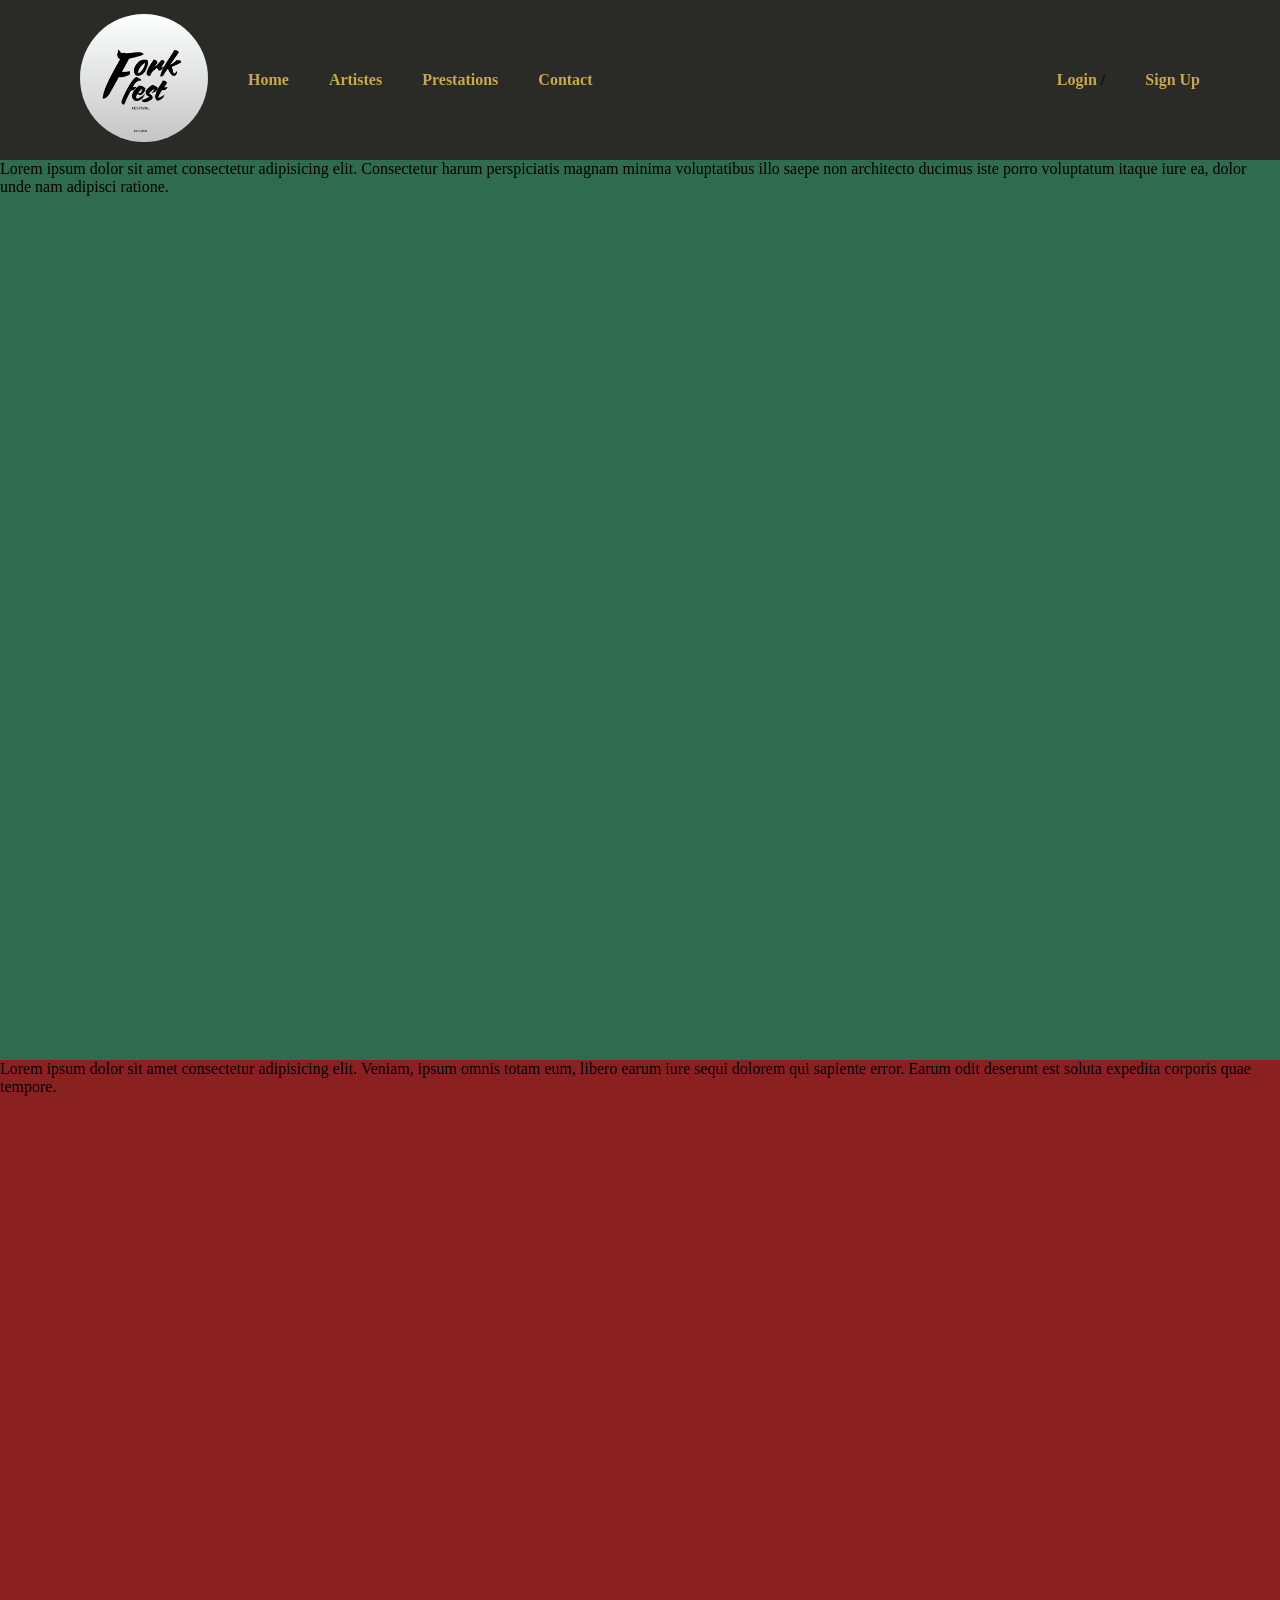
==== index.html @ 3753e867 "first commit" ====
<!DOCTYPE html>
<html lang="en">

<head>
    <meta charset="UTF-8">
    <meta name="viewport" content="width=device-width, initial-scale=1.0">
    <title>Document</title>
    <link rel="stylesheet" href="assets/styles.css">
</head>

<body>
    <header>
        <div class="header_logo">
            <img src="./assets/uploads/logo2.jpg" alt="Logo">
        </div>
        <nav >
            <ul class="navPart1">
                <li><a href="#home">Home</a></li>
                <li><a href="#artistes">Artistes</a></li>
                <li><a href="#prestations">Prestations</a></li>
                <li><a href="#contact">Contact</a></li>
            </ul>

            <ul class="navPart2">
                <li><a href="#login">Login</a> /</li>

                <li><a href="#signup">Sign Up</a></li>
            </ul>
        </nav>
    </header>
    <main>
        <section class="hero1Index">
            <p>Lorem ipsum dolor sit amet consectetur adipisicing elit. Consectetur harum perspiciatis magnam minima voluptatibus illo saepe non architecto ducimus iste porro voluptatum itaque iure ea, dolor unde nam adipisci ratione.</p>

        </section>
        <section class="planning">
            <p>Lorem ipsum dolor sit amet consectetur adipisicing elit. Veniam, ipsum omnis totam eum, libero earum iure sequi dolorem qui sapiente error. Earum odit deserunt est soluta expedita corporis quae tempore.</p>

        </section>
    </main>

</body>

</html>
---- assets/styles.css ----
:root {
    --c-black: #0e0e0e;
    --c-dark: #1a1a18;
    --c-charcoal: #2a2a27;
    --c-gold: #c9a84c;
    --c-gold-lt: #e2c97e;
    --c-gold-dk: #8a6d28;
    --c-ivory: #f5f0e6;
    --c-ivory-dk: #e8dece;
    --c-white: #fdfcf8;
    --c-muted: #8a887e;
    --c-border: rgba(201, 168, 76, 0.25);
    --c-success: #2e6b4f;
    --c-error: #8b2020;
}

* {
    box-sizing: border-box;
    padding: 0;
    margin: 0;
    text-decoration: none;
    list-style: none;
}

/*============================================================================================
                                            Header
==============================================================================================*/

header {
    display: flex;
    align-items: center;   
    padding: 1rem 5rem;
    height: 10rem;
    background-color: var(--c-charcoal);
}
.header_logo img {
    clip-path: circle();
    width: auto;
    height: 8rem;
    
}
nav {
    display: flex;
    width: 100%;
    justify-content: space-between;
        
    
}



nav ul {
    display: flex;
    align-items: center;
}

nav ul li {
    margin-left: 1rem;
}

nav a {
    color: var(--c-gold);
    text-decoration: none;
    margin-left: 1.5rem;
    font-weight: bold;
}


/*============================================================================================
                                            Page Index
==============================================================================================*/
main{

    display: flex;
    flex-direction: column;
    
    
}

.hero1Index {
    width: 100%;
    height: 100vh;
    background-color: #2e6b4f;
}

.planning{
    width: 100%;
    height: 100vh;
    background-color: #8b2020;
}
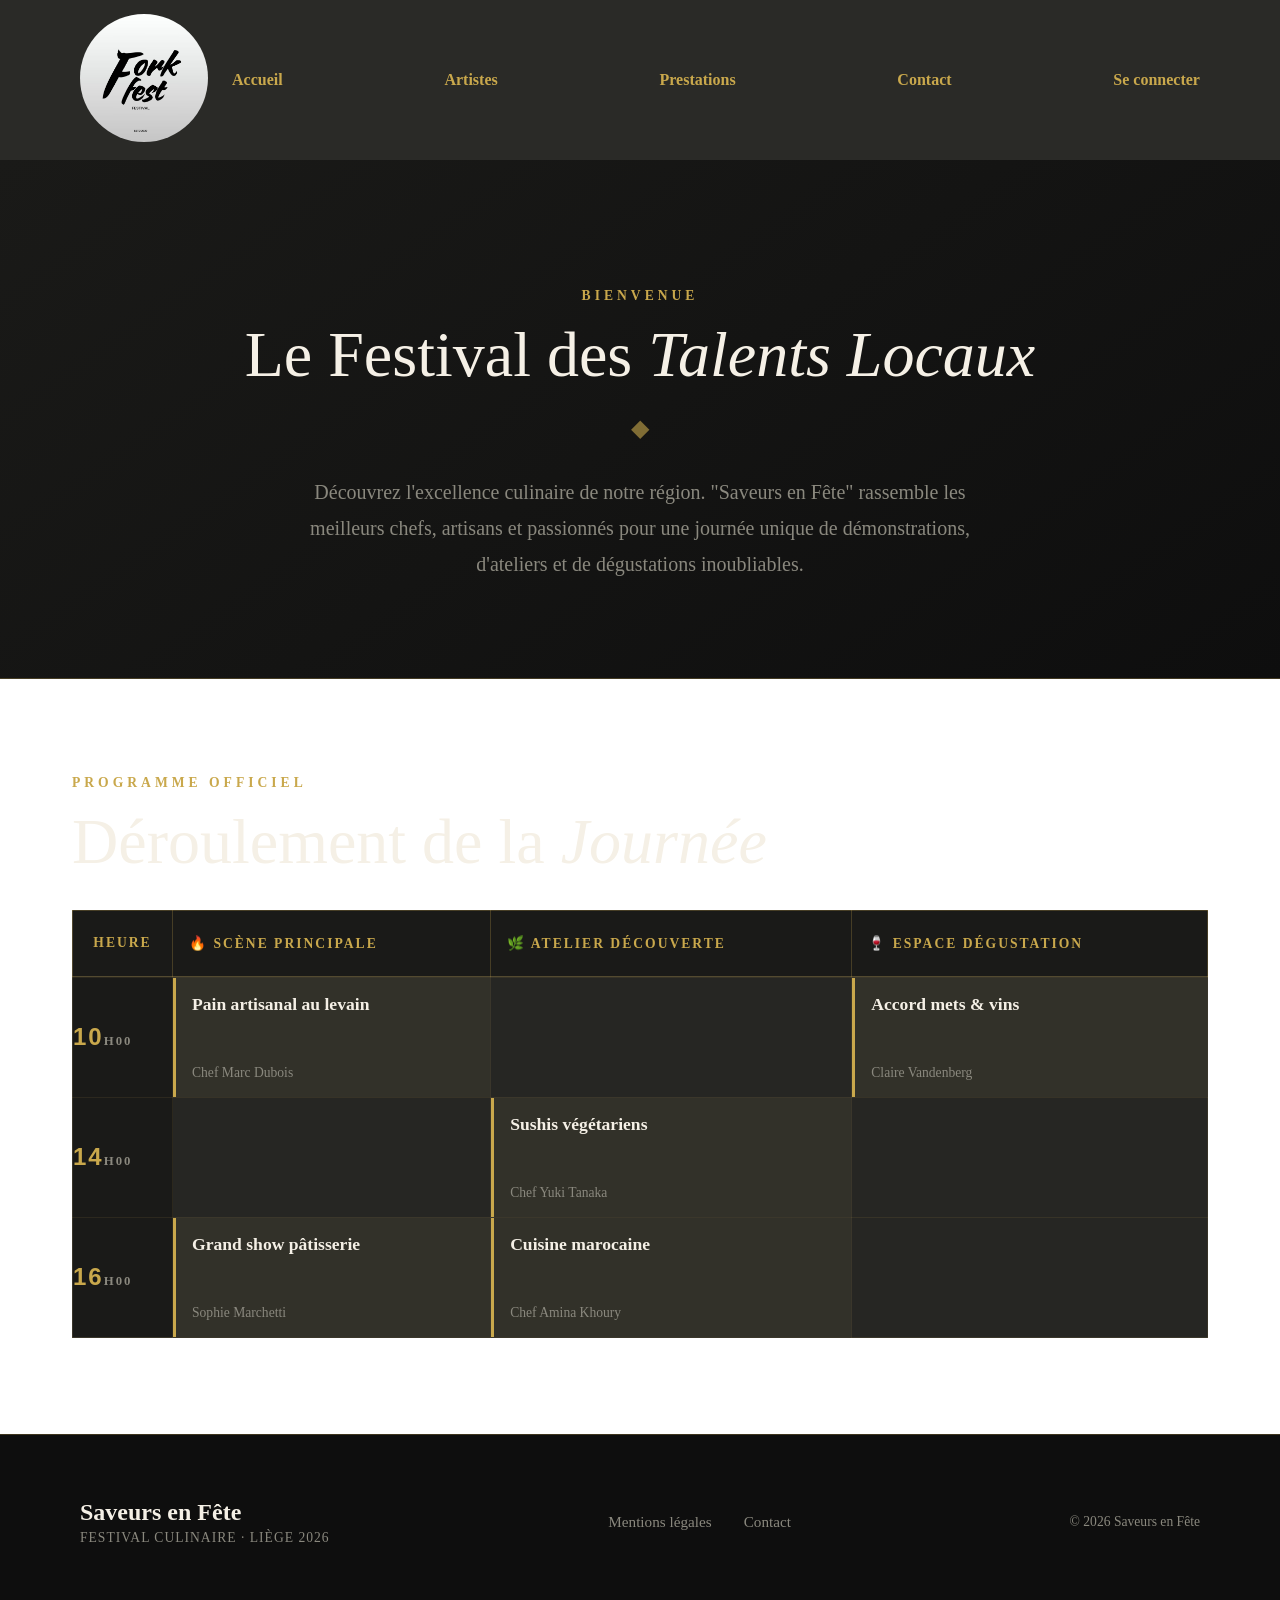
==== commit 7a25b06c: "ee" ====
--- a/index.html
+++ b/index.html
@@ -1,44 +1,126 @@
 <!DOCTYPE html>
-<html lang="en">
-
+<html lang="fr">
 <head>
     <meta charset="UTF-8">
     <meta name="viewport" content="width=device-width, initial-scale=1.0">
-    <title>Document</title>
-    <link rel="stylesheet" href="assets/styles.css">
+    <title>Saveurs en Fête 2026 – Accueil</title>
+    <link rel="stylesheet" href="assets/styles.css"> 
 </head>
+<body>
 
-<body>
-    <header>
-        <div class="header_logo">
+    <header class="site-header">
+        <a class="site-logo" href="index.html">
+             <div class="header_logo">
             <img src="./assets/uploads/logo2.jpg" alt="Logo">
         </div>
-        <nav >
-            <ul class="navPart1">
-                <li><a href="#home">Home</a></li>
-                <li><a href="#artistes">Artistes</a></li>
-                <li><a href="#prestations">Prestations</a></li>
-                <li><a href="#contact">Contact</a></li>
-            </ul>
-
-            <ul class="navPart2">
-                <li><a href="#login">Login</a> /</li>
-
-                <li><a href="#signup">Sign Up</a></li>
-            </ul>
+        </a>
+        <nav class="site-nav">
+            <a href="index.html" class="active">Accueil</a>
+            <a href="artistes.html">Artistes</a>
+            <a href="prestations.html">Prestations</a>
+            <a href="contact.html">Contact</a>
+            <a href="connexion.html" class="btn-nav-connect">Se connecter</a>
         </nav>
     </header>
+
     <main>
-        <section class="hero1Index">
-            <p>Lorem ipsum dolor sit amet consectetur adipisicing elit. Consectetur harum perspiciatis magnam minima voluptatibus illo saepe non architecto ducimus iste porro voluptatum itaque iure ea, dolor unde nam adipisci ratione.</p>
+        <section class="section hero-section">
+            <div class="container">
+                <div class="section-title-wrap">
+                    <span class="section-overline">Bienvenue</span>
+                    <h1 class="section-title">Le Festival des <em style="font-style:italic;">Talents Locaux</em></h1>
+                    <div class="section-divider"><span class="section-divider-icon">◆</span></div>
+                </div>
+                <p class="hero-description">
+                    Découvrez l'excellence culinaire de notre région. "Saveurs en Fête" rassemble les meilleurs chefs, artisans et passionnés pour une journée unique de démonstrations, d'ateliers et de dégustations inoubliables.
+                </p>
+            </div>
+        </section>
 
-        </section>
-        <section class="planning">
-            <p>Lorem ipsum dolor sit amet consectetur adipisicing elit. Veniam, ipsum omnis totam eum, libero earum iure sequi dolorem qui sapiente error. Earum odit deserunt est soluta expedita corporis quae tempore.</p>
+        <section class="section planning-section">
+            <div class="container">
+                <div class="section-title-wrap">
+                    <span class="section-overline">Programme Officiel</span>
+                    <h2 class="section-title">Déroulement de la <em style="font-style:italic;">Journée</em></h2>
+                </div>
 
+                <table class="schedule-table">
+                    <caption class="sr-only">Grille horaire des prestations du festival Saveurs en Fête</caption>
+                    <thead>
+                        <tr>
+                            <th scope="col" class="time-col">Heure</th>
+                            <th scope="col">🔥 Scène Principale</th>
+                            <th scope="col">🌿 Atelier Découverte</th>
+                            <th scope="col">🍷 Espace Dégustation</th>
+                        </tr>
+                    </thead>
+                    <tbody>
+                        <tr>
+                            <th scope="row" class="time-cell">
+                                <span class="time-hour">10</span><span class="time-min">h00</span>
+                            </th>
+                            <td class="cell-filled">
+                                <a href="prestation-detail.html" class="schedule-card">
+                                    <div class="schedule-title">Pain artisanal au levain</div>
+                                    <div class="schedule-artist">Chef Marc Dubois</div>
+                                </a>
+                            </td>
+                            <td class="cell-empty"></td>
+                            <td class="cell-filled">
+                                <a href="prestation-detail.html" class="schedule-card">
+                                    <div class="schedule-title">Accord mets & vins</div>
+                                    <div class="schedule-artist">Claire Vandenberg</div>
+                                </a>
+                            </td>
+                        </tr>
+                        <tr>
+                            <th scope="row" class="time-cell">
+                                <span class="time-hour">14</span><span class="time-min">h00</span>
+                            </th>
+                            <td class="cell-empty"></td>
+                            <td class="cell-filled">
+                                <a href="prestation-detail.html" class="schedule-card">
+                                    <div class="schedule-title">Sushis végétariens</div>
+                                    <div class="schedule-artist">Chef Yuki Tanaka</div>
+                                </a>
+                            </td>
+                            <td class="cell-empty"></td>
+                        </tr>
+                        <tr>
+                            <th scope="row" class="time-cell">
+                                <span class="time-hour">16</span><span class="time-min">h00</span>
+                            </th>
+                            <td class="cell-filled">
+                                <a href="prestation-detail.html" class="schedule-card">
+                                    <div class="schedule-title">Grand show pâtisserie</div>
+                                    <div class="schedule-artist">Sophie Marchetti</div>
+                                </a>
+                            </td>
+                            <td class="cell-filled">
+                                <a href="prestation-detail.html" class="schedule-card">
+                                    <div class="schedule-title">Cuisine marocaine</div>
+                                    <div class="schedule-artist">Chef Amina Khoury</div>
+                                </a>
+                            </td>
+                            <td class="cell-empty"></td>
+                        </tr>
+                    </tbody>
+                </table>
+            </div>
         </section>
     </main>
 
+    <footer class="site-footer">
+        <div>
+            <div class="footer-logo">Saveurs en Fête</div>
+            <div class="footer-sub">Festival Culinaire · Liège 2026</div>
+        </div>
+        <div class="footer-links">
+            <a href="#">Mentions légales</a>
+            <a href="contact.html">Contact</a>
+        </div>
+        <div class="footer-copy">© 2026 Saveurs en Fête</div>
+    </footer>
+
 </body>
-
 </html>
--- a/assets/styles.css
+++ b/assets/styles.css
@@ -69,23 +69,251 @@
 /*============================================================================================
                                             Page Index
 ==============================================================================================*/
-main{
-
+
+
+/* ==========================================================================
+   Tableau du Programme (Grille Horaire)
+   ========================================================================== */
+.schedule-table {
+    width: 100%;
+    border-collapse: collapse;
+    margin-top: 2rem;
+    background-color: var(--c-charcoal);
+    border: 1px solid var(--c-border);
+}
+
+.schedule-table caption.sr-only {
+    position: absolute;
+    width: 1px;
+    height: 1px;
+    padding: 0;
+    margin: -1px;
+    overflow: hidden;
+    clip: rect(0, 0, 0, 0);
+    border: 0;
+}
+
+.schedule-table th {
+    background-color: var(--c-dark);
+    color: var(--c-gold);
+    padding: 1.5rem 1rem;
+    font-size: 0.85rem;
+    text-transform: uppercase;
+    letter-spacing: 2px;
+    border: 1px solid var(--c-border);
+    text-align: left;
+}
+
+.schedule-table th.time-col {
+    width: 100px;
+    text-align: center;
+}
+
+.schedule-table td, .schedule-table th[scope="row"] {
+    border: 1px solid rgba(201, 168, 76, 0.1);
+    vertical-align: top;
+    height: 120px;
+    padding: 0;
+}
+
+.time-cell {
+    background-color: rgba(201, 168, 76, 0.03);
+    vertical-align: middle !important;
+    text-align: center;
+    color: var(--c-ivory);
+}
+
+.time-hour {
+    font-size: 1.5rem;
+    font-family: var(--f-display, sans-serif);
+}
+
+.time-min {
+    font-size: 0.8rem;
+    color: var(--c-muted);
+}
+
+.cell-empty {
+    background-color: rgba(0, 0, 0, 0.1);
+}
+
+/* Style des cartes de prestations dans le tableau */
+.schedule-card {
     display: flex;
     flex-direction: column;
-    
-    
-}
-
-.hero1Index {
-    width: 100%;
-    height: 100vh;
-    background-color: #2e6b4f;
-}
-
-.planning{
-    width: 100%;
-    height: 100vh;
-    background-color: #8b2020;
-}
-
+    justify-content: space-between;
+    height: 100%;
+    padding: 1rem;
+    background-color: rgba(201, 168, 76, 0.05);
+    border-left: 3px solid var(--c-gold);
+    transition: background-color 0.2s ease;
+    text-decoration: none;
+}
+
+.schedule-card:hover {
+    background-color: rgba(201, 168, 76, 0.15);
+}
+
+.schedule-title {
+    color: var(--c-ivory);
+    font-weight: bold;
+    font-size: 1.1rem;
+    margin-bottom: 0.5rem;
+}
+
+.schedule-artist {
+    color: var(--c-muted);
+    font-size: 0.85rem;
+}
+
+/* Rendre le tableau exploitable sur mobile */
+@media (max-width: 900px) {
+    .schedule-table, .schedule-table tbody, .schedule-table tr, .schedule-table td, .schedule-table th {
+        display: block;
+        width: 100%;
+    }
+    
+    .schedule-table thead {
+        display: none; /* Masque l'en-tête sur mobile pour empiler les éléments */
+    }
+    
+    .schedule-table td {
+        height: auto;
+        min-height: 80px;
+    }
+    
+    .cell-empty {
+        display: none; /* Ne pas afficher les cases vides sur mobile pour gagner de la place */
+    }
+}
+/* ==========================================================================
+   Mise en page globale (Container)
+   ========================================================================== */
+.container {
+    max-width: 1200px;
+    margin: 0 auto;
+    padding: 0 2rem;
+}
+
+.section {
+    padding: 6rem 0;
+}
+
+/* ==========================================================================
+   Section Hero (Présentation de l'événement)
+   ========================================================================== */
+.hero-section {
+    background: linear-gradient(145deg, var(--c-dark), var(--c-black));
+    text-align: center;
+    border-bottom: 1px solid var(--c-border);
+    padding: 8rem 0 6rem 0;
+}
+
+.section-title-wrap {
+    margin-bottom: 2rem;
+}
+
+.section-overline {
+    display: block;
+    color: var(--c-gold);
+    font-size: 0.85rem;
+    font-weight: 600;
+    text-transform: uppercase;
+    letter-spacing: 4px;
+    margin-bottom: 1rem;
+}
+
+.section-title {
+    color: var(--c-ivory);
+    font-size: 4rem;
+    font-weight: 300;
+    line-height: 1.1;
+    margin-bottom: 1.5rem;
+}
+
+.section-divider {
+    color: var(--c-gold);
+    font-size: 1.5rem;
+    opacity: 0.6;
+}
+
+.hero-description {
+    color: var(--c-muted);
+    font-size: 1.25rem;
+    line-height: 1.8;
+    max-width: 700px;
+    margin: 0 auto;
+    font-weight: 300;
+}
+
+/* ==========================================================================
+   Pied de page (Footer)
+   ========================================================================== */
+.site-footer {
+    background-color: var(--c-black);
+    border-top: 1px solid var(--c-border);
+    padding: 4rem 5rem;
+    display: flex;
+    justify-content: space-between;
+    align-items: center;
+    flex-wrap: wrap;
+    gap: 2rem;
+}
+
+.footer-logo {
+    color: var(--c-ivory);
+    font-size: 1.5rem;
+    font-weight: bold;
+    margin-bottom: 0.25rem;
+}
+
+.footer-sub {
+    color: var(--c-muted);
+    font-size: 0.85rem;
+    text-transform: uppercase;
+    letter-spacing: 1px;
+}
+
+.footer-links {
+    display: flex;
+    gap: 2rem;
+}
+
+.footer-links a {
+    color: var(--c-muted);
+    font-size: 0.95rem;
+    transition: color 0.3s ease;
+}
+
+.footer-links a:hover {
+    color: var(--c-gold);
+}
+
+.footer-copy {
+    color: var(--c-muted);
+    font-size: 0.85rem;
+}
+
+/* ==========================================================================
+   Responsive Design (Mobiles et Tablettes)
+   ========================================================================== */
+@media (max-width: 900px) {
+    .section-title {
+        font-size: 2.5rem;
+    }
+
+    .hero-description {
+        font-size: 1.1rem;
+    }
+
+    .site-footer {
+        flex-direction: column;
+        text-align: center;
+        padding: 3rem 2rem;
+    }
+
+    .footer-links {
+        justify-content: center;
+        flex-wrap: wrap;
+    }
+}
